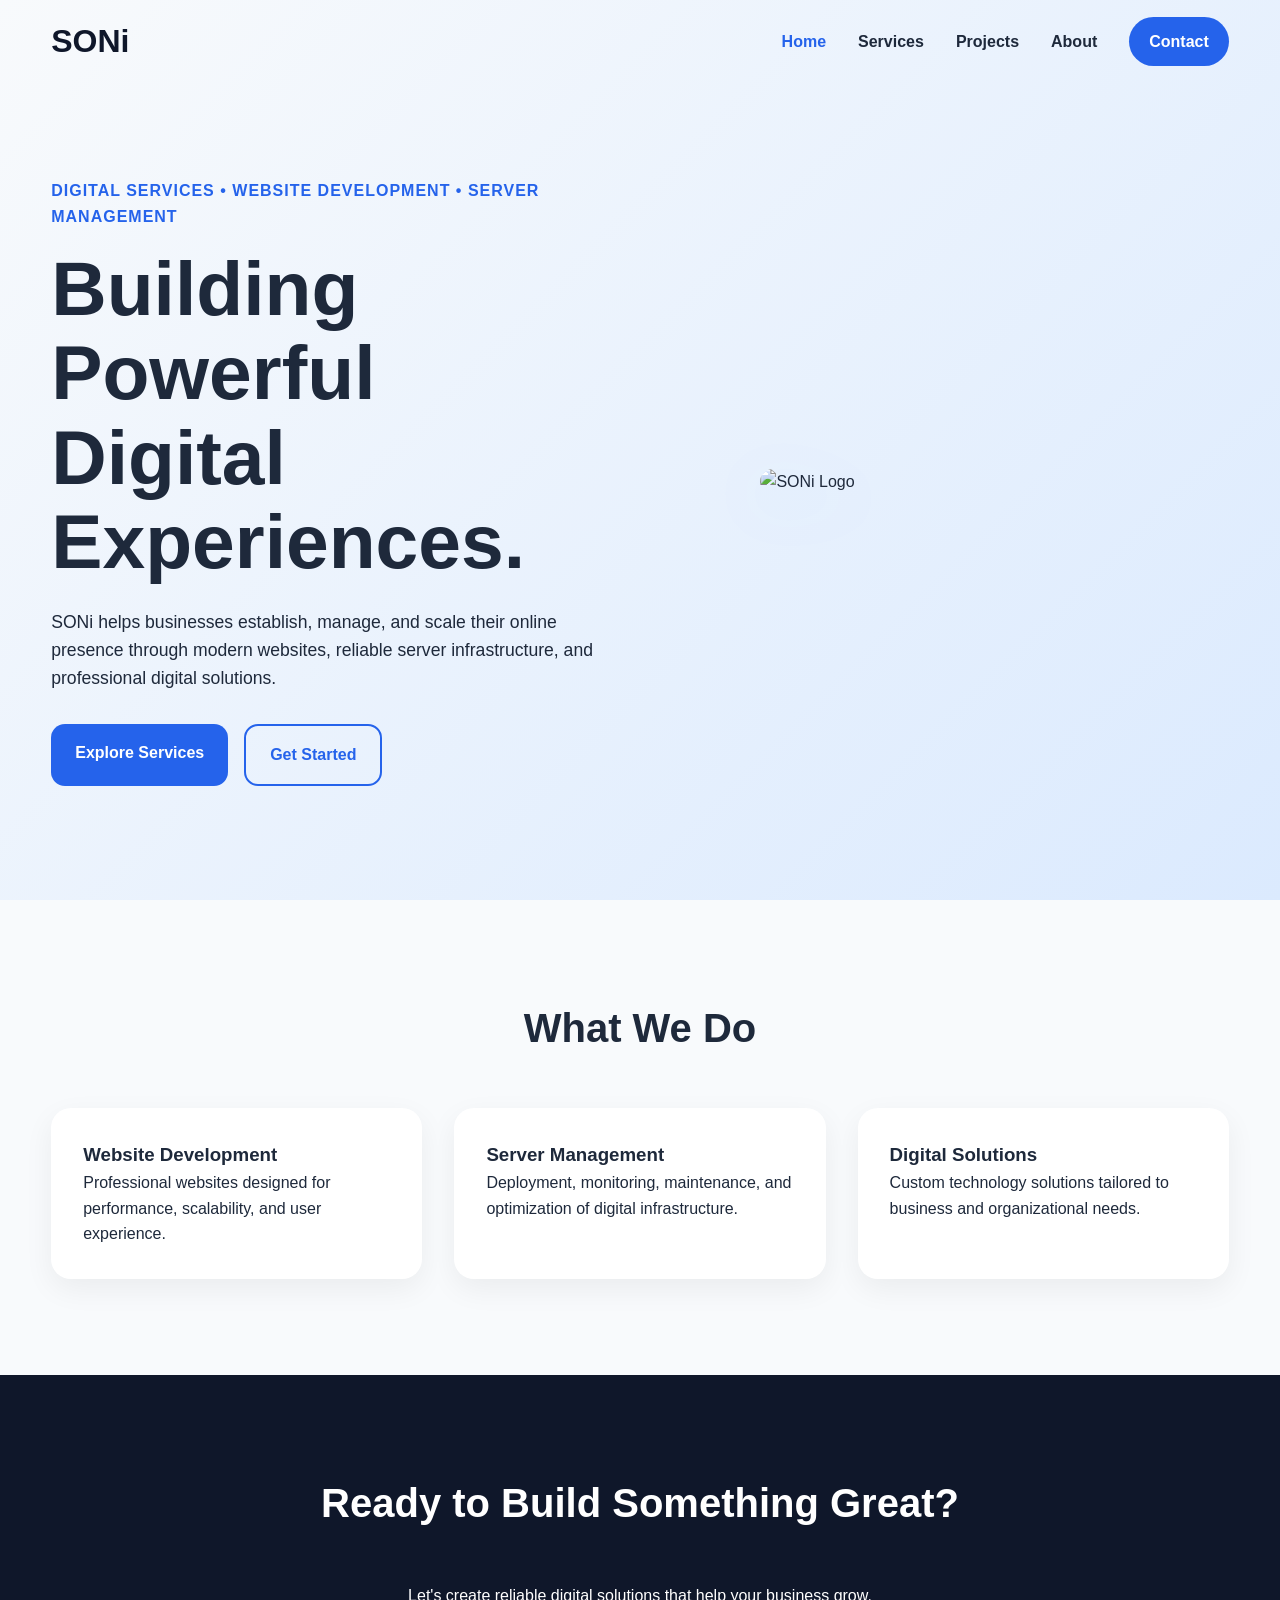
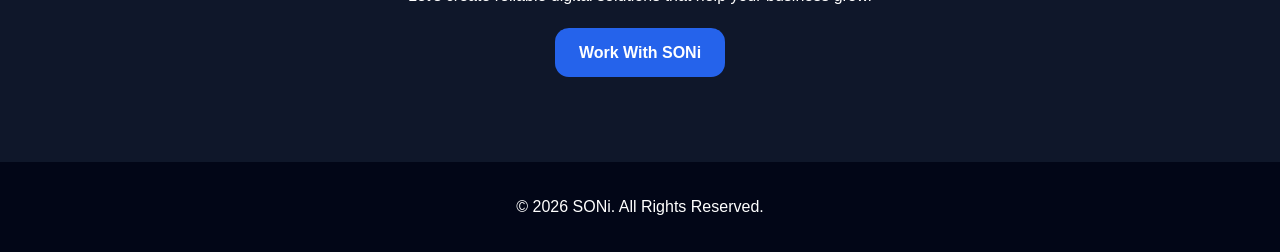
==== index.html @ 584e1e8d "Initial website upload" ====
<!DOCTYPE html>
<html lang="en">
<head>
    <meta charset="UTF-8">
    <meta name="viewport" content="width=device-width, initial-scale=1.0">
    <title>SONi | Digital Services</title>
    <meta name="description" content="SONi provides professional digital services including website development, server management, and digital infrastructure solutions.">
    <link rel="stylesheet" href="style.css">
</head>
<body>
    <header class="navbar" id="navbar">
        <div class="container nav-container">
            <a href="index.html" class="logo">SONi</a>

            <button class="nav-toggle" id="navToggle" aria-label="Toggle Menu">
                <span></span>
                <span></span>
                <span></span>
            </button>

            <nav class="nav-menu" id="navMenu">
                <a href="index.html" class="nav-link active">Home</a>
                <a href="services.html" class="nav-link">Services</a>
                <a href="projects.html" class="nav-link">Projects</a>
                <a href="about.html" class="nav-link">About</a>
                <a href="contact.html" class="nav-link nav-cta">Contact</a>
            </nav>
        </div>
    </header>

    <main>
        <section class="hero">
            <div class="container hero-content">
                <div class="hero-text">
                    <p class="hero-tag">DIGITAL SERVICES • WEBSITE DEVELOPMENT • SERVER MANAGEMENT</p>
                    <h1>Building Powerful Digital Experiences.</h1>
                    <p class="hero-description">
                        SONi helps businesses establish, manage, and scale their online presence through modern websites, reliable server infrastructure, and professional digital solutions.
                    </p>
                    <div class="hero-buttons">
                        <a href="services.html" class="btn btn-primary">Explore Services</a>
                        <a href="contact.html" class="btn btn-secondary">Get Started</a>
                    </div>
                </div>

                <div class="hero-visual">
                    <img src="assets/images/SONi.png" alt="SONi Logo" class="hero-logo">
                </div>
            </div>
        </section>

        <section class="services-preview">
            <div class="container">
                <h2>What We Do</h2>
                <div class="service-grid">
                    <article class="service-card">
                        <h3>Website Development</h3>
                        <p>Professional websites designed for performance, scalability, and user experience.</p>
                    </article>

                    <article class="service-card">
                        <h3>Server Management</h3>
                        <p>Deployment, monitoring, maintenance, and optimization of digital infrastructure.</p>
                    </article>

                    <article class="service-card">
                        <h3>Digital Solutions</h3>
                        <p>Custom technology solutions tailored to business and organizational needs.</p>
                    </article>
                </div>
            </div>
        </section>

        <section class="cta-section">
            <div class="container">
                <h2>Ready to Build Something Great?</h2>
                <p>Let's create reliable digital solutions that help your business grow.</p>
                <a href="contact.html" class="btn btn-primary">Work With SONi</a>
            </div>
        </section>
    </main>

    <footer class="footer">
        <div class="container">
            <p>© 2026 SONi. All Rights Reserved.</p>
        </div>
    </footer>

    <script src="script.js"></script>
</body>
</html>
---- style.css ----
* {
    margin: 0;
    padding: 0;
    box-sizing: border-box;
}

:root {
    --primary: #2563eb;
    --secondary: #0f172a;
    --accent: #38bdf8;
    --light: #f8fafc;
    --text: #1e293b;
    --border: rgba(255,255,255,0.15);
}

html {
    scroll-behavior: smooth;
}

body {
    font-family: Inter, Arial, sans-serif;
    background: var(--light);
    color: var(--text);
    line-height: 1.6;
    overflow-x: hidden;
}

.container {
    width: min(1200px, 92%);
    margin: auto;
}

/* NAVBAR */
.navbar {
    position: fixed;
    top: 0;
    left: 0;
    width: 100%;
    z-index: 1000;
    padding: 1rem 0;
    transition: all 0.3s ease;
}

.navbar.scrolled {
    background: rgba(255,255,255,0.85);
    backdrop-filter: blur(16px);
    box-shadow: 0 10px 30px rgba(0,0,0,0.08);
}

.nav-container {
    display: flex;
    justify-content: space-between;
    align-items: center;
}

.logo {
    text-decoration: none;
    font-size: 2rem;
    font-weight: 800;
    color: var(--secondary);
}

.nav-menu {
    display: flex;
    gap: 2rem;
    align-items: center;
}

.nav-link {
    text-decoration: none;
    color: var(--text);
    font-weight: 600;
    transition: 0.3s;
}

.nav-link:hover,
.nav-link.active {
    color: var(--primary);
}

.nav-cta {
    background: var(--primary);
    color: white !important;
    padding: 0.75rem 1.25rem;
    border-radius: 999px;
}

.nav-toggle {
    display: none;
    flex-direction: column;
    gap: 5px;
    background: transparent;
    border: none;
    cursor: pointer;
}

.nav-toggle span {
    width: 25px;
    height: 3px;
    background: var(--secondary);
}

/* HERO */
.hero {
    min-height: 100vh;
    display: flex;
    align-items: center;
    background: linear-gradient(135deg, #f8fafc, #dbeafe);
    padding: 8rem 0 4rem;
}

.hero-content {
    display: grid;
    grid-template-columns: 1fr 1fr;
    gap: 4rem;
    align-items: center;
}

.hero-tag {
    color: var(--primary);
    font-weight: 700;
    letter-spacing: 1px;
    margin-bottom: 1rem;
}

.hero h1 {
    font-size: clamp(3rem, 6vw, 5rem);
    line-height: 1.1;
    margin-bottom: 1.5rem;
}

.hero-description {
    font-size: 1.1rem;
    margin-bottom: 2rem;
    max-width: 600px;
}

.hero-buttons {
    display: flex;
    gap: 1rem;
    flex-wrap: wrap;
}

.btn {
    text-decoration: none;
    padding: 1rem 1.5rem;
    border-radius: 14px;
    font-weight: 700;
    transition: 0.3s ease;
}

.btn-primary {
    background: var(--primary);
    color: white;
}

.btn-secondary {
    border: 2px solid var(--primary);
    color: var(--primary);
}

.btn:hover {
    transform: translateY(-4px);
}

.hero-visual {
    display: flex;
    justify-content: center;
    align-items: center;
}

.hero-logo {
    width: 100%;
    max-width: 380px;
    height: auto;
    object-fit: contain;
    border-radius: 24px;
    filter: drop-shadow(0 15px 30px rgba(37,99,235,0.15));
}

/* SERVICES */
.services-preview,
.cta-section {
    padding: 6rem 0;
}

.services-preview h2,
.cta-section h2 {
    text-align: center;
    font-size: 2.5rem;
    margin-bottom: 3rem;
}

.service-grid {
    display: grid;
    grid-template-columns: repeat(auto-fit, minmax(280px, 1fr));
    gap: 2rem;
}

.service-card {
    background: white;
    padding: 2rem;
    border-radius: 20px;
    box-shadow: 0 10px 30px rgba(0,0,0,0.06);
    transition: all 0.3s ease;
}

.service-card:hover {
    transform: translateY(-8px);
}

.cta-section {
    text-align: center;
    background: var(--secondary);
    color: white;
}

.cta-section p {
    margin-bottom: 2rem;
}

.footer {
    background: #020617;
    color: white;
    text-align: center;
    padding: 2rem;
}

/* ANIMATIONS */
.hidden {
    opacity: 0;
    transform: translateY(50px);
    transition: all 0.8s ease;
}

.show {
    opacity: 1;
    transform: translateY(0);
}

body.loaded .hero-text,
body.loaded .hero-visual {
    animation: fadeUp 1s ease forwards;
}

@keyframes fadeUp {
    from {
        opacity: 0;
        transform: translateY(40px);
    }
    to {
        opacity: 1;
        transform: translateY(0);
    }
}

/* MOBILE */
@media (max-width: 900px) {
    .hero-content {
        grid-template-columns: 1fr;
        text-align: center;
    }

    .hero-buttons {
        justify-content: center;
    }

    .nav-toggle {
        display: flex;
    }

    .nav-menu {
        position: absolute;
        top: 100%;
        left: 0;
        width: 100%;
        background: white;
        flex-direction: column;
        padding: 1.5rem;
        display: none;
        box-shadow: 0 10px 30px rgba(0,0,0,0.08);
    }

    .nav-menu.active {
        display: flex;
    }
    
    .hero h1 {
        font-size: 3rem;
    }
}
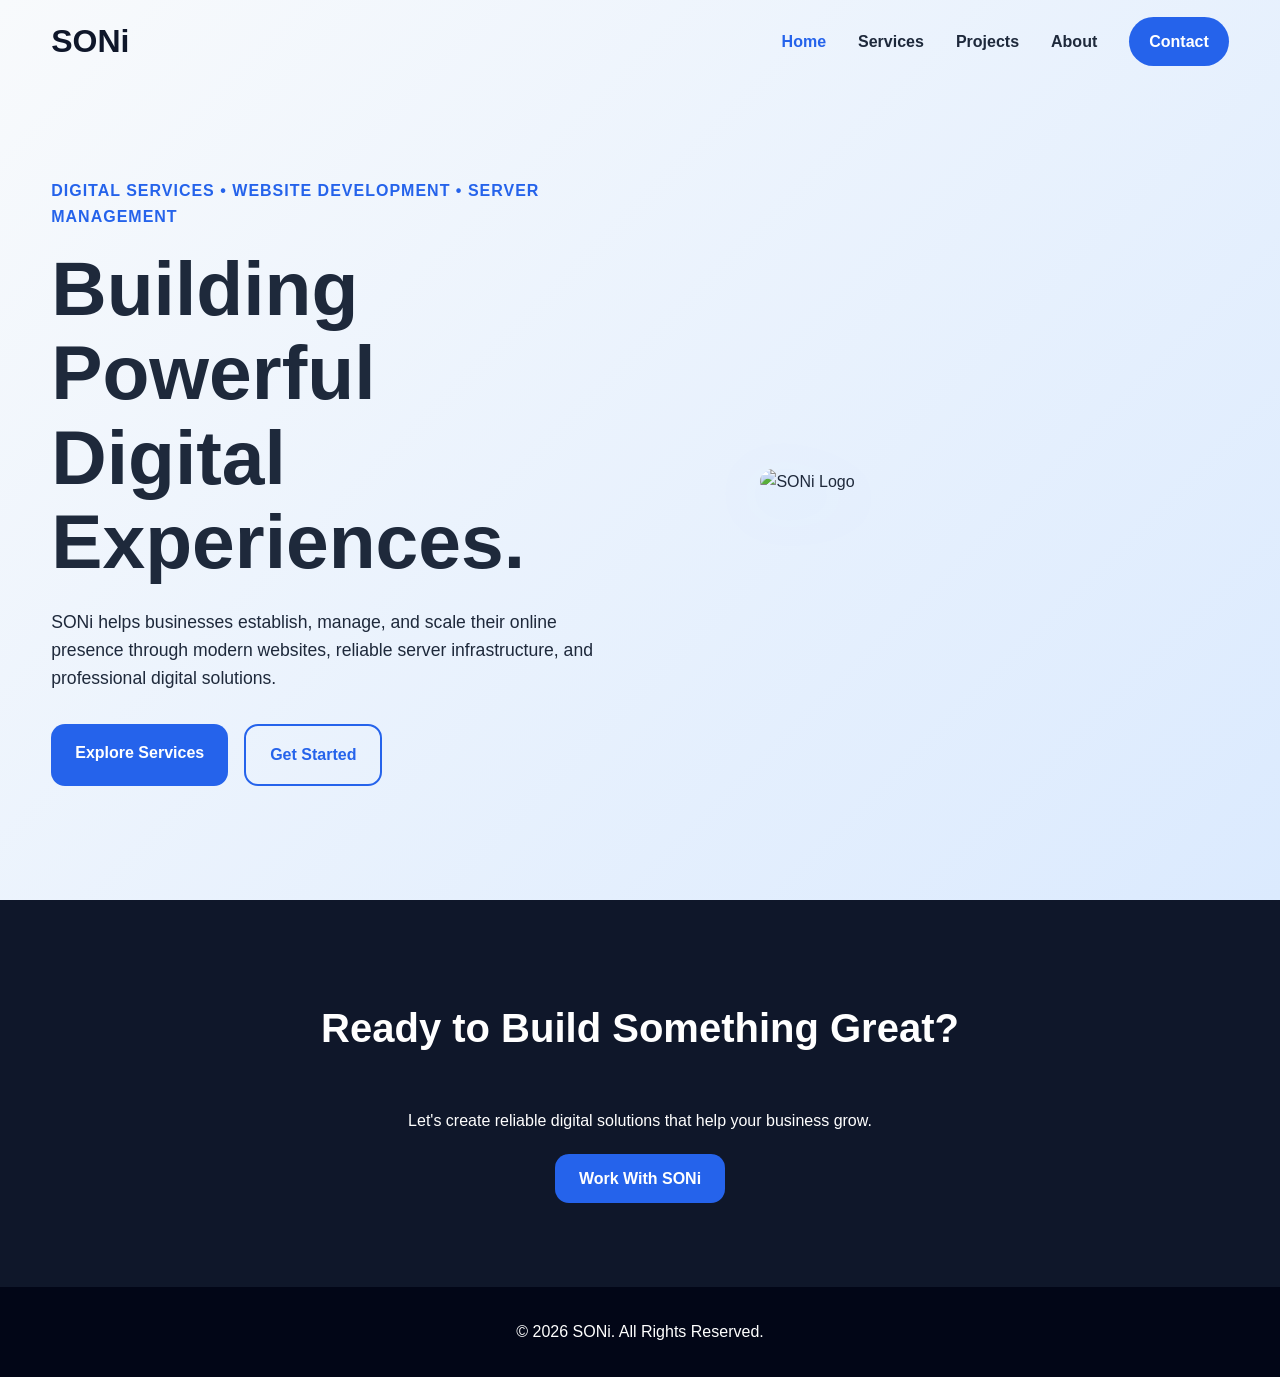
==== commit 16e620cd: "removed waht we do" ====
--- a/index.html
+++ b/index.html
@@ -49,28 +49,6 @@
             </div>
         </section>
 
-        <section class="services-preview">
-            <div class="container">
-                <h2>What We Do</h2>
-                <div class="service-grid">
-                    <article class="service-card">
-                        <h3>Website Development</h3>
-                        <p>Professional websites designed for performance, scalability, and user experience.</p>
-                    </article>
-
-                    <article class="service-card">
-                        <h3>Server Management</h3>
-                        <p>Deployment, monitoring, maintenance, and optimization of digital infrastructure.</p>
-                    </article>
-
-                    <article class="service-card">
-                        <h3>Digital Solutions</h3>
-                        <p>Custom technology solutions tailored to business and organizational needs.</p>
-                    </article>
-                </div>
-            </div>
-        </section>
-
         <section class="cta-section">
             <div class="container">
                 <h2>Ready to Build Something Great?</h2>
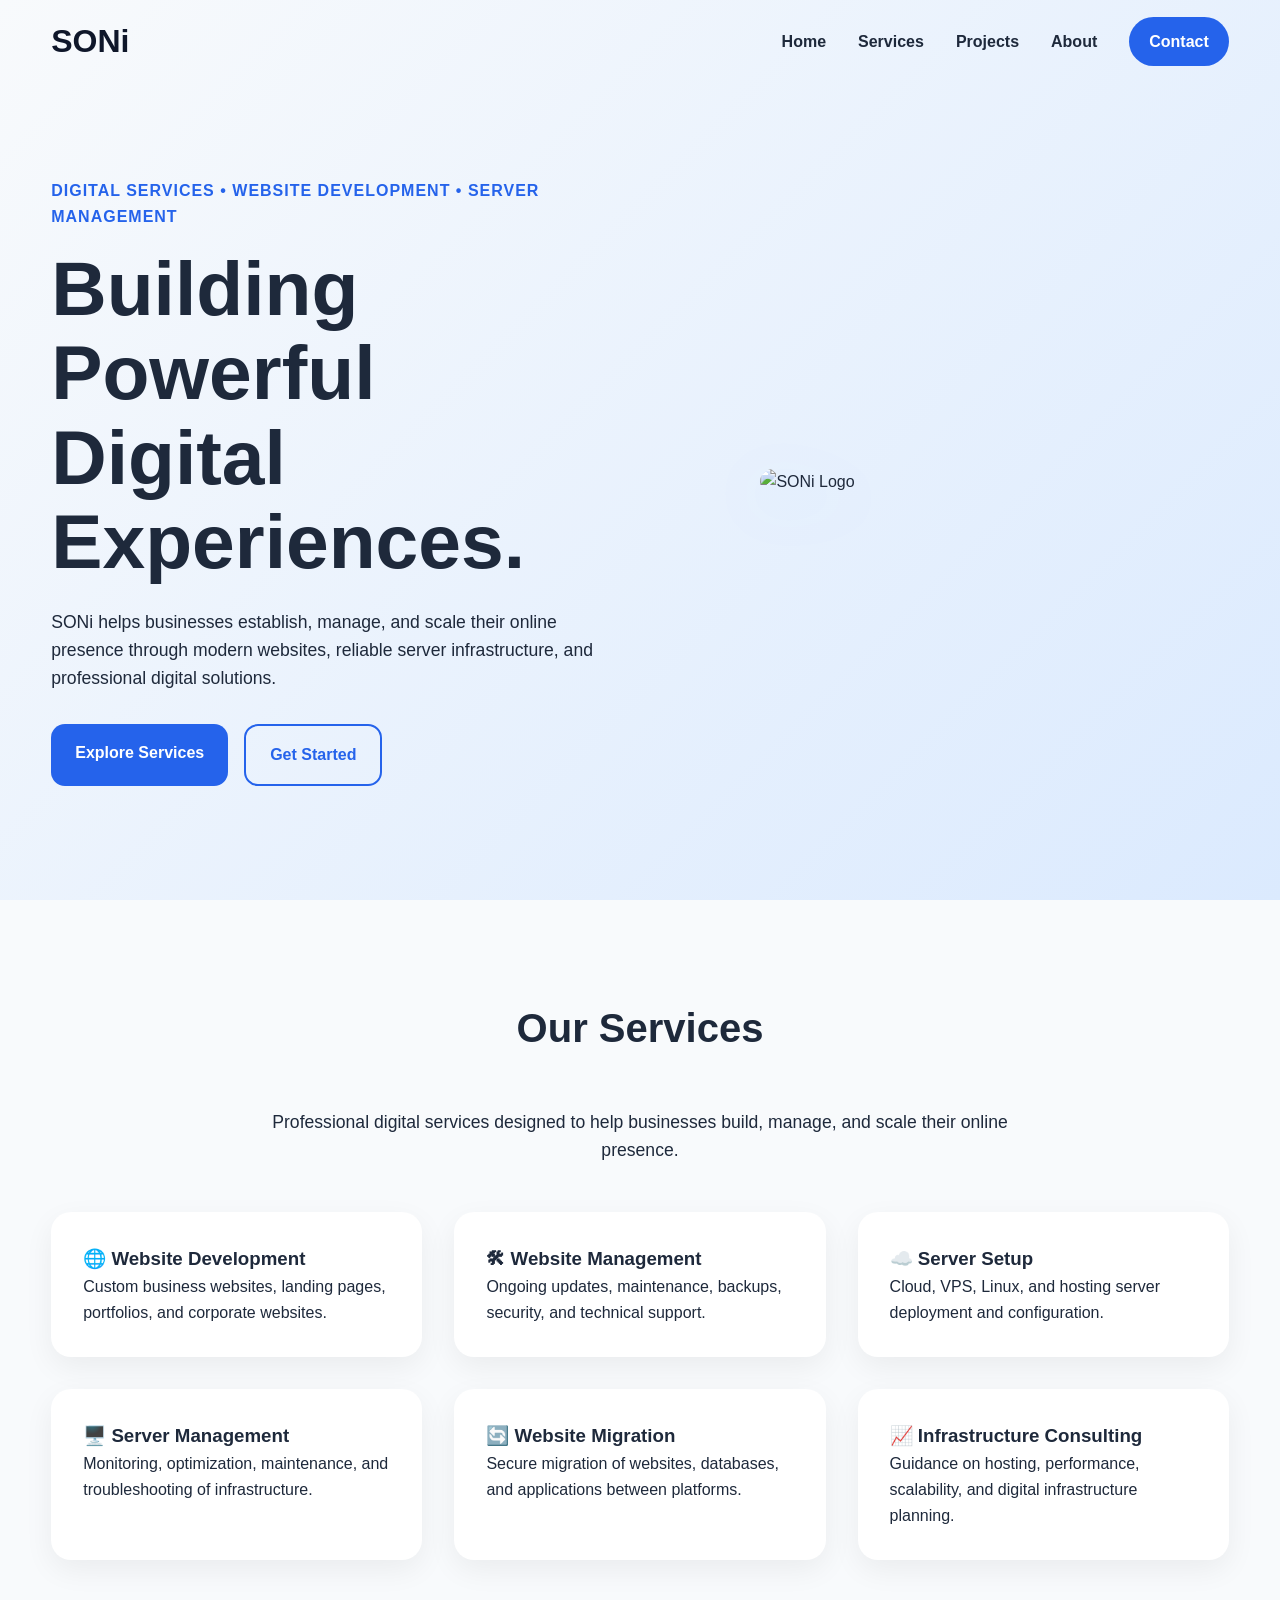
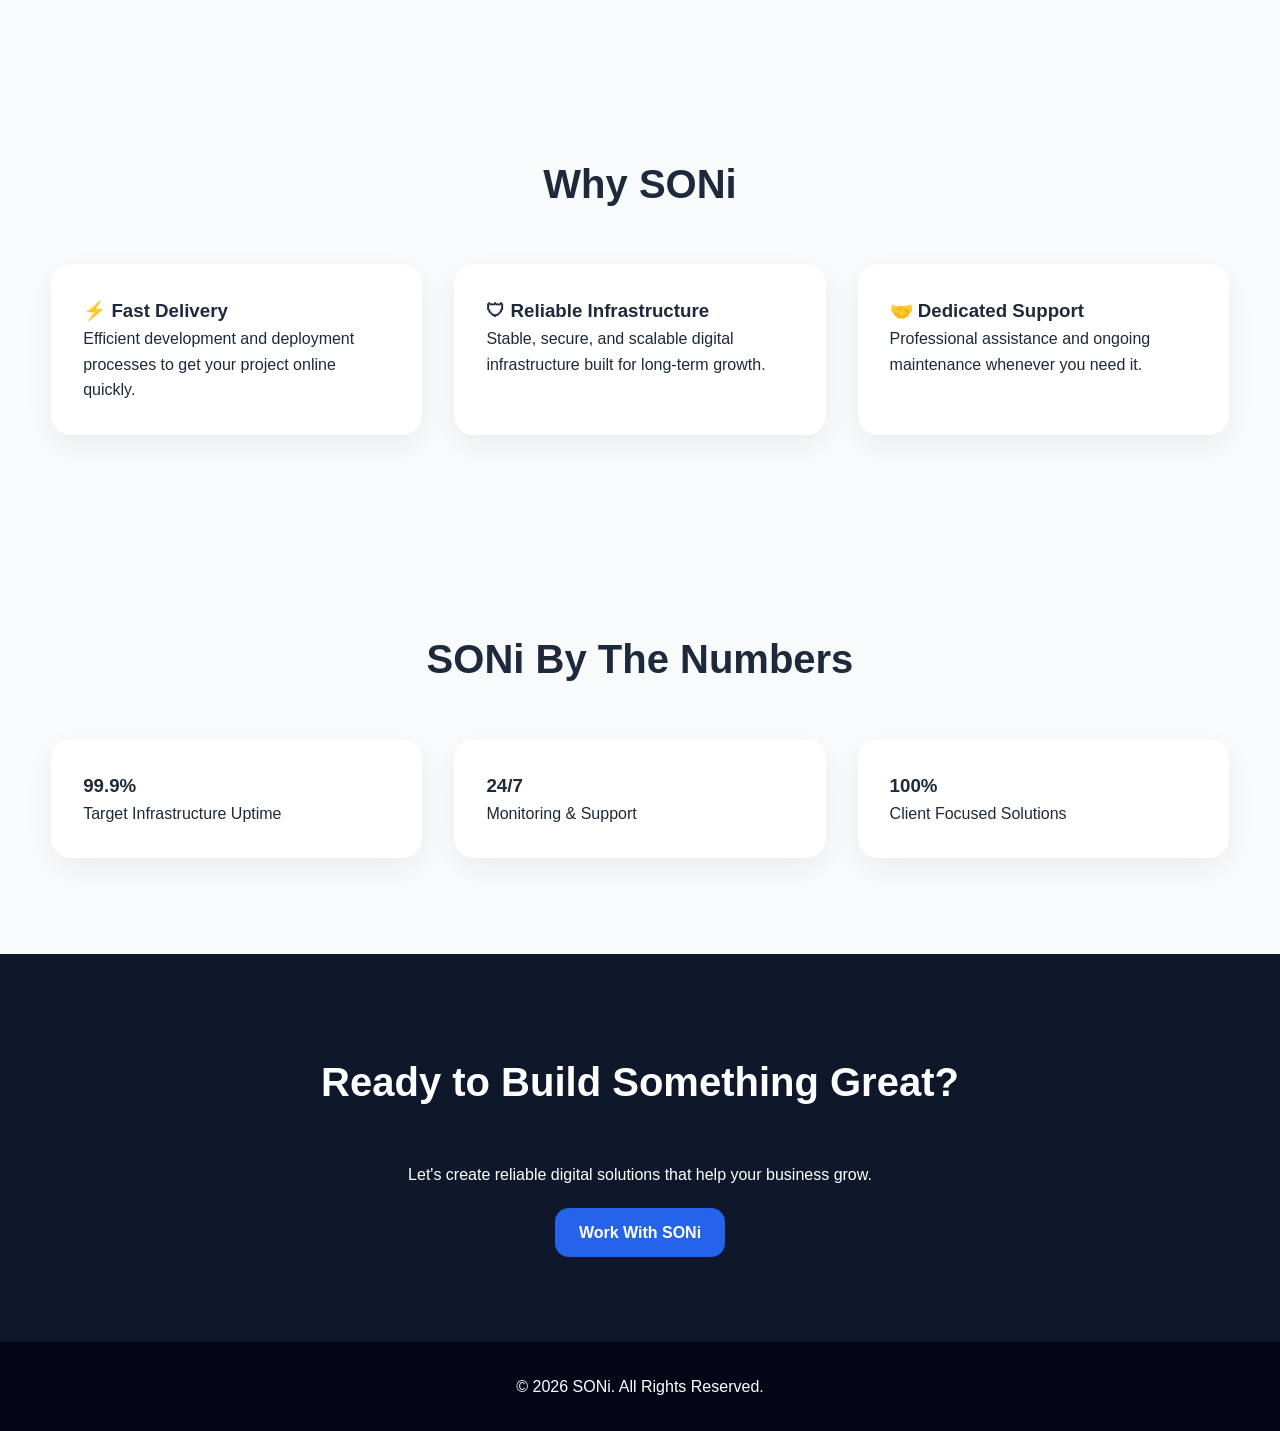
==== commit de2b2702: "service nav bar" ====
--- a/index.html
+++ b/index.html
@@ -19,8 +19,8 @@
             </button>
 
             <nav class="nav-menu" id="navMenu">
-                <a href="index.html" class="nav-link active">Home</a>
-                <a href="services.html" class="nav-link">Services</a>
+                <a href="index.html" class="nav-link">Home</a>
+                <a href="#services" class="nav-link">Services</a>
                 <a href="projects.html" class="nav-link">Projects</a>
                 <a href="about.html" class="nav-link">About</a>
                 <a href="contact.html" class="nav-link nav-cta">Contact</a>
@@ -38,7 +38,7 @@
                         SONi helps businesses establish, manage, and scale their online presence through modern websites, reliable server infrastructure, and professional digital solutions.
                     </p>
                     <div class="hero-buttons">
-                        <a href="services.html" class="btn btn-primary">Explore Services</a>
+                        <a href="#services" class="btn btn-primary">Explore Services</a>
                         <a href="contact.html" class="btn btn-secondary">Get Started</a>
                     </div>
                 </div>
@@ -49,13 +49,100 @@
             </div>
         </section>
 
-        <section class="cta-section">
+        <section id="services" class="services-preview">
             <div class="container">
-                <h2>Ready to Build Something Great?</h2>
-                <p>Let's create reliable digital solutions that help your business grow.</p>
-                <a href="contact.html" class="btn btn-primary">Work With SONi</a>
+                <h2>Our Services</h2>
+                <p class="hero-description" style="text-align:center; max-width:800px; margin:0 auto 3rem;">
+                    Professional digital services designed to help businesses build, manage, and scale their online presence.
+                </p>
+
+                <div class="service-grid">
+                    <article class="service-card">
+                        <h3>🌐 Website Development</h3>
+                        <p>Custom business websites, landing pages, portfolios, and corporate websites.</p>
+                    </article>
+
+                    <article class="service-card">
+                        <h3>🛠 Website Management</h3>
+                        <p>Ongoing updates, maintenance, backups, security, and technical support.</p>
+                    </article>
+
+                    <article class="service-card">
+                        <h3>☁️ Server Setup</h3>
+                        <p>Cloud, VPS, Linux, and hosting server deployment and configuration.</p>
+                    </article>
+
+                    <article class="service-card">
+                        <h3>🖥️ Server Management</h3>
+                        <p>Monitoring, optimization, maintenance, and troubleshooting of infrastructure.</p>
+                    </article>
+
+                    <article class="service-card">
+                        <h3>🔄 Website Migration</h3>
+                        <p>Secure migration of websites, databases, and applications between platforms.</p>
+                    </article>
+
+                    <article class="service-card">
+                        <h3>📈 Infrastructure Consulting</h3>
+                        <p>Guidance on hosting, performance, scalability, and digital infrastructure planning.</p>
+                    </article>
+                </div>
             </div>
         </section>
+
+        <section class="services-preview">
+    <div class="container">
+        <h2>Why SONi</h2>
+
+        <div class="service-grid">
+            <article class="service-card">
+                <h3>⚡ Fast Delivery</h3>
+                <p>Efficient development and deployment processes to get your project online quickly.</p>
+            </article>
+
+            <article class="service-card">
+                <h3>🛡 Reliable Infrastructure</h3>
+                <p>Stable, secure, and scalable digital infrastructure built for long-term growth.</p>
+            </article>
+
+            <article class="service-card">
+                <h3>🤝 Dedicated Support</h3>
+                <p>Professional assistance and ongoing maintenance whenever you need it.</p>
+            </article>
+        </div>
+    </div>
+</section>
+
+<section class="services-preview">
+    <div class="container">
+        <h2>SONi By The Numbers</h2>
+
+        <div class="service-grid">
+            <article class="service-card">
+                <h3>99.9%</h3>
+                <p>Target Infrastructure Uptime</p>
+            </article>
+
+            <article class="service-card">
+                <h3>24/7</h3>
+                <p>Monitoring & Support</p>
+            </article>
+
+            <article class="service-card">
+                <h3>100%</h3>
+                <p>Client Focused Solutions</p>
+            </article>
+        </div>
+    </div>
+</section>
+
+<section class="cta-section">
+    <div class="container">
+        <h2>Ready to Build Something Great?</h2>
+        <p>Let's create reliable digital solutions that help your business grow.</p>
+        <a href="contact.html" class="btn btn-primary">Work With SONi</a>
+    </div>
+</section>
     </main>
 
     <footer class="footer">
--- a/style.css
+++ b/style.css
@@ -71,11 +71,30 @@
     color: var(--text);
     font-weight: 600;
     transition: 0.3s;
+    position: relative;
 }
 
 .nav-link:hover,
 .nav-link.active {
     color: var(--primary);
+}
+
+.nav-link.active {
+    color: var(--primary) !important;
+    font-weight: 700;
+}
+
+.nav-link.active::after {
+    content: '';
+    position: absolute;
+    left: 50%;
+    transform: translateX(-50%);
+    bottom: -10px;
+    width: 24px;
+    height: 4px;
+    background: var(--primary);
+    border-radius: 999px;
+    box-shadow: 0 0 12px rgba(37,99,235,0.4);
 }
 
 .nav-cta {
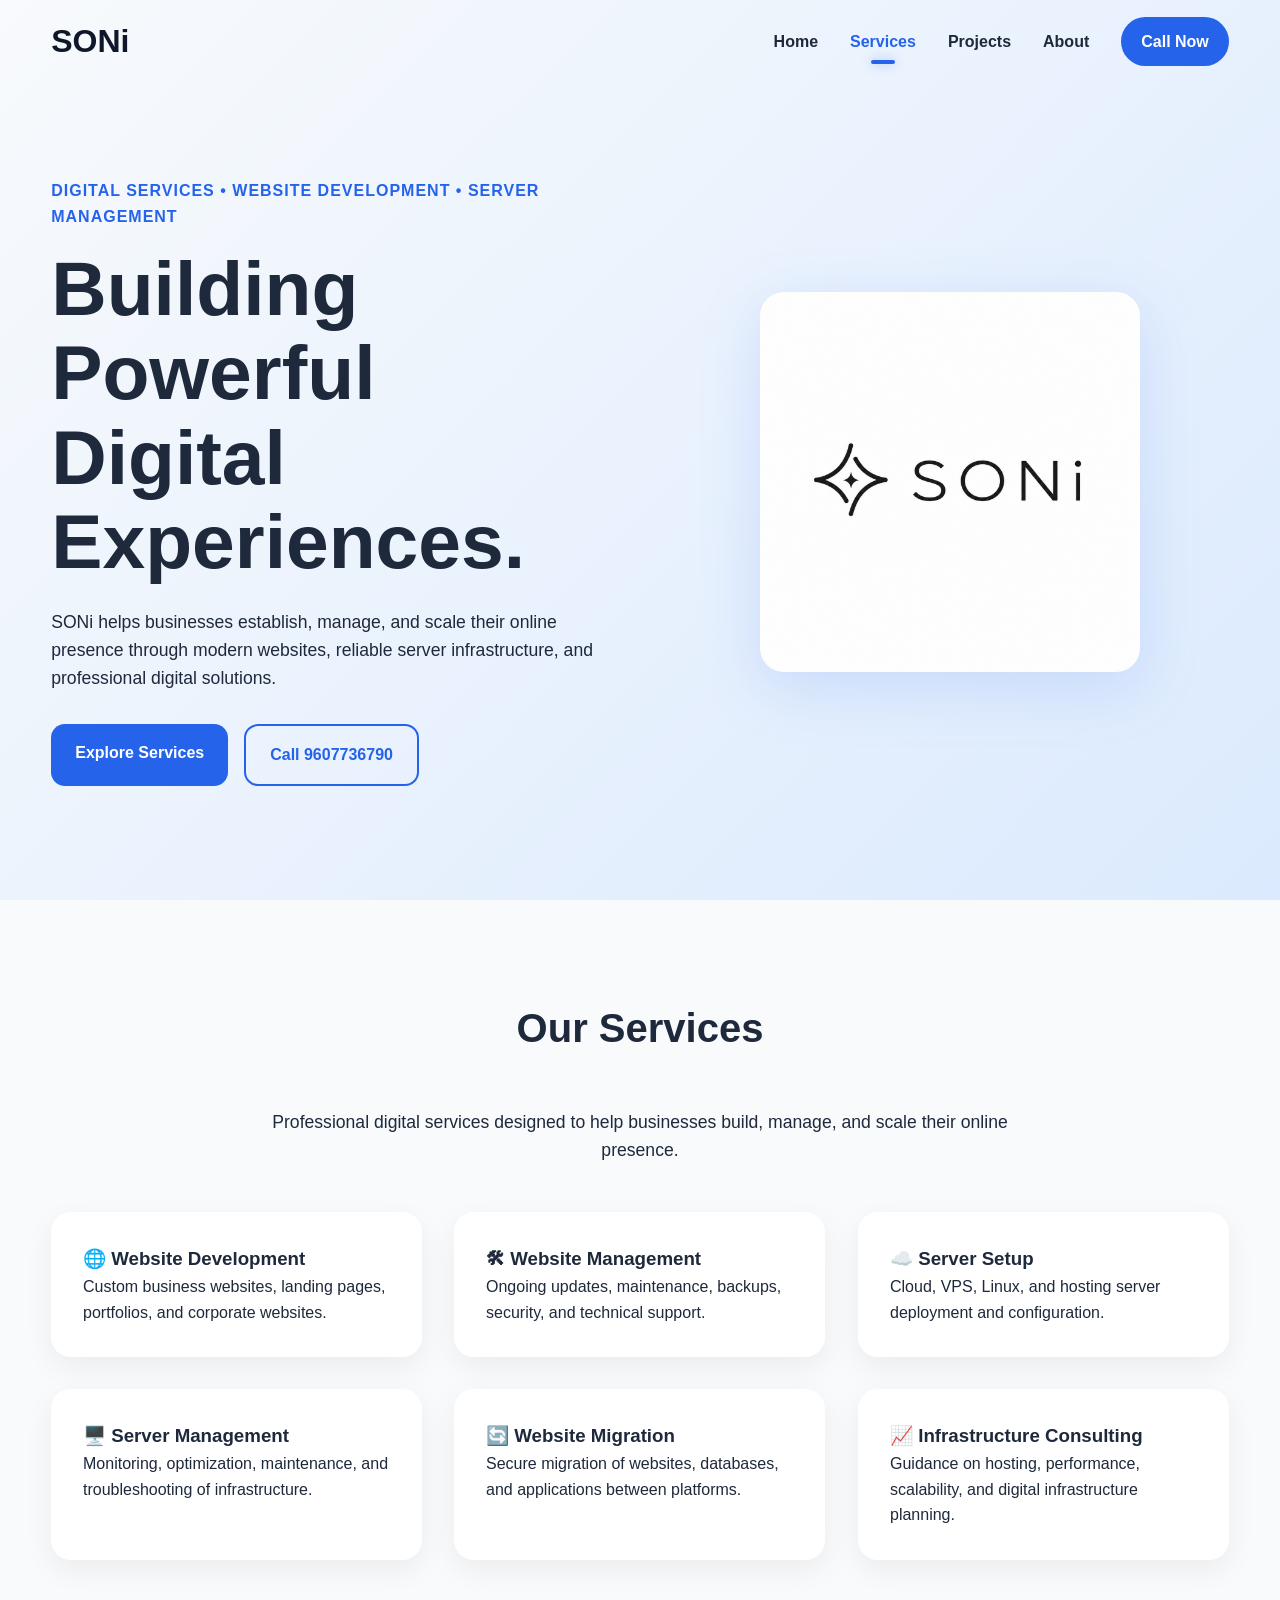
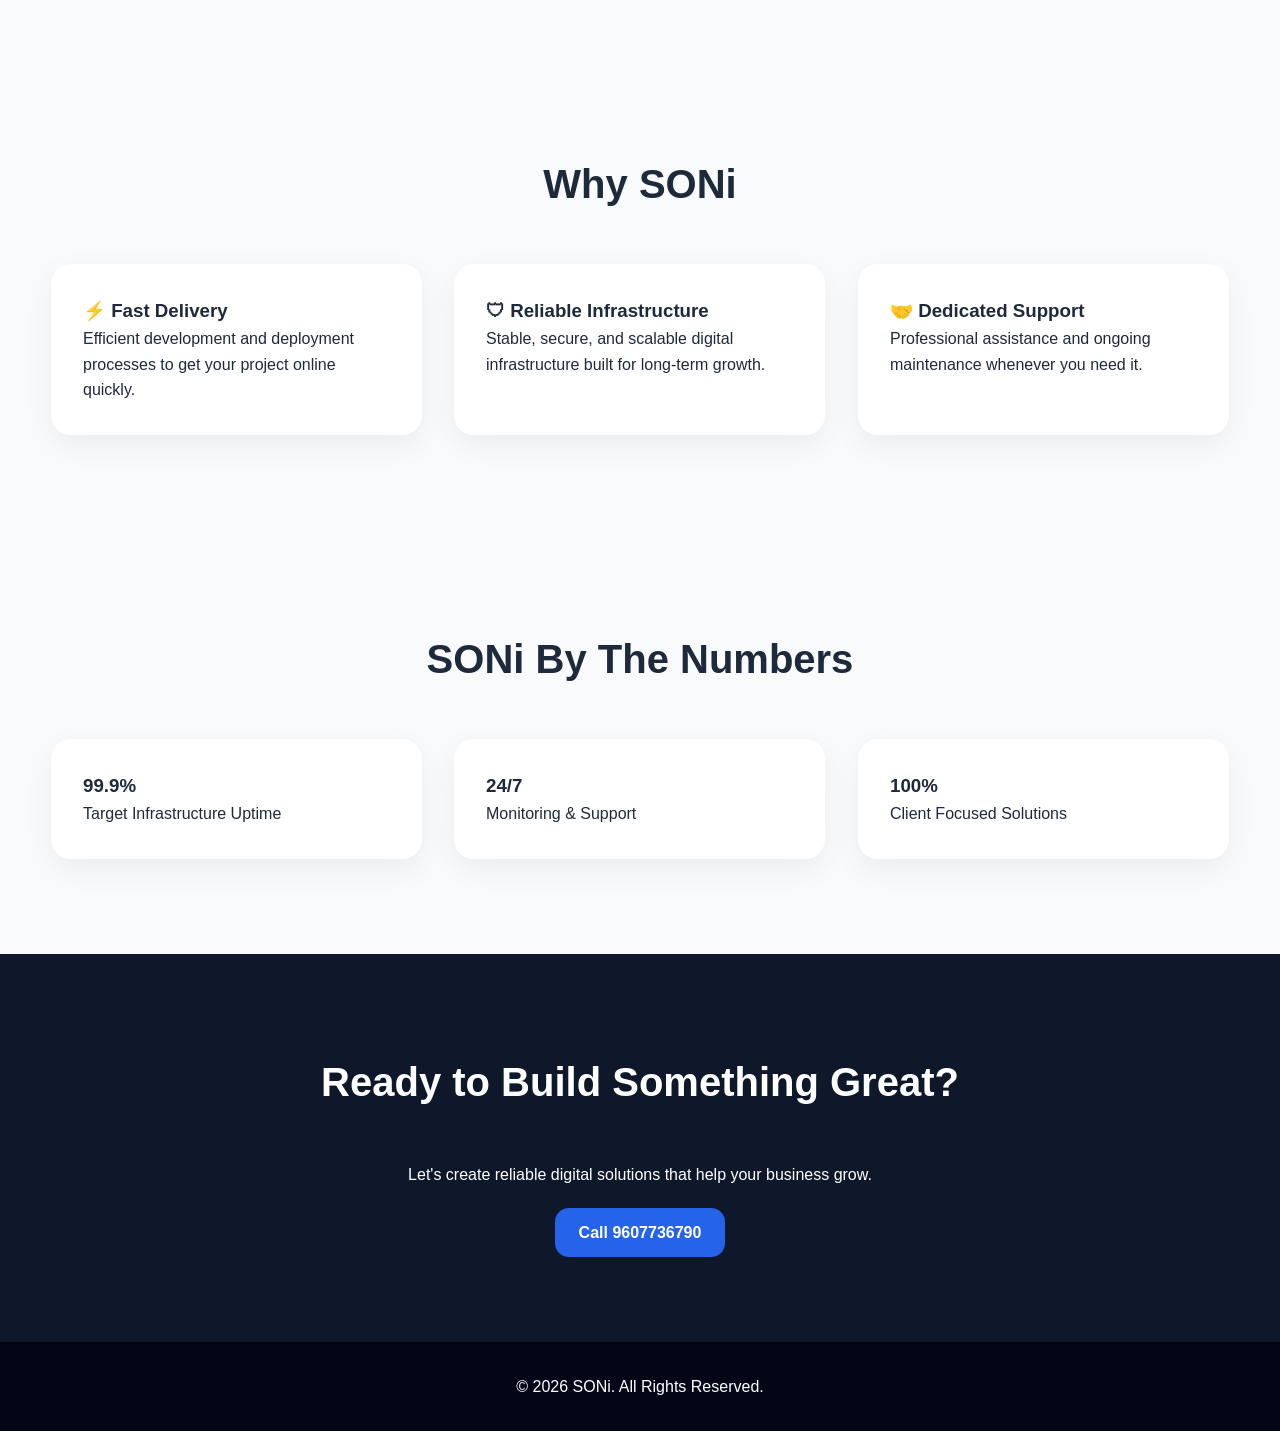
==== commit 41eff58d: "final base" ====
--- a/index.html
+++ b/index.html
@@ -23,7 +23,7 @@
                 <a href="#services" class="nav-link">Services</a>
                 <a href="projects.html" class="nav-link">Projects</a>
                 <a href="about.html" class="nav-link">About</a>
-                <a href="contact.html" class="nav-link nav-cta">Contact</a>
+                <a href="tel:+919607736790" class="nav-link nav-cta">Call Now</a>
             </nav>
         </div>
     </header>
@@ -39,12 +39,12 @@
                     </p>
                     <div class="hero-buttons">
                         <a href="#services" class="btn btn-primary">Explore Services</a>
-                        <a href="contact.html" class="btn btn-secondary">Get Started</a>
+                        <a href="tel:+919607736790" class="btn btn-secondary">Call 9607736790</a>
                     </div>
                 </div>
 
                 <div class="hero-visual">
-                    <img src="assets/images/SONi.png" alt="SONi Logo" class="hero-logo">
+                    <img src="assets/Images/SONi.png" alt="SONi Logo" class="hero-logo">
                 </div>
             </div>
         </section>
@@ -140,7 +140,7 @@
     <div class="container">
         <h2>Ready to Build Something Great?</h2>
         <p>Let's create reliable digital solutions that help your business grow.</p>
-        <a href="contact.html" class="btn btn-primary">Work With SONi</a>
+        <a href="tel:+919607736790" class="btn btn-primary">Call 9607736790</a>
     </div>
 </section>
     </main>
@@ -151,6 +151,6 @@
         </div>
     </footer>
 
-    <script src="script.js"></script>
+    <script src="script.js" defer></script>
 </body>
 </html>
--- a/style.css
+++ b/style.css
@@ -23,6 +23,10 @@
     color: var(--text);
     line-height: 1.6;
     overflow-x: hidden;
+}
+
+body.menu-open {
+    overflow: hidden;
 }
 
 .container {
@@ -38,13 +42,17 @@
     width: 100%;
     z-index: 1000;
     padding: 1rem 0;
-    transition: all 0.3s ease;
+    background: rgba(255,255,255,0);
+    backdrop-filter: blur(0);
+    -webkit-backdrop-filter: blur(0);
+    transition: background 0.35s ease, backdrop-filter 0.35s ease, box-shadow 0.35s ease, padding 0.35s ease;
 }
 
 .navbar.scrolled {
-    background: rgba(255,255,255,0.85);
-    backdrop-filter: blur(16px);
-    box-shadow: 0 10px 30px rgba(0,0,0,0.08);
+    background: rgba(255, 255, 255, 0.98);
+    backdrop-filter: blur(14px);
+    -webkit-backdrop-filter: blur(14px);
+    box-shadow: 0 8px 24px rgba(0, 0, 0, 0.08);
 }
 
 .nav-container {
@@ -165,7 +173,7 @@
     padding: 1rem 1.5rem;
     border-radius: 14px;
     font-weight: 700;
-    transition: 0.3s ease;
+    transition: transform 0.25s ease, box-shadow 0.25s ease, background-color 0.25s ease;
 }
 
 .btn-primary {
@@ -180,6 +188,7 @@
 
 .btn:hover {
     transform: translateY(-4px);
+    box-shadow: 0 12px 24px rgba(37,99,235,0.18);
 }
 
 .hero-visual {
@@ -221,11 +230,13 @@
     padding: 2rem;
     border-radius: 20px;
     box-shadow: 0 10px 30px rgba(0,0,0,0.06);
-    transition: all 0.3s ease;
+    transition: transform 0.35s ease, box-shadow 0.35s ease;
+    will-change: transform;
 }
 
 .service-card:hover {
     transform: translateY(-8px);
+    box-shadow: 0 15px 35px rgba(0,0,0,0.08);
 }
 
 .cta-section {
@@ -249,7 +260,7 @@
 .hidden {
     opacity: 0;
     transform: translateY(50px);
-    transition: all 0.8s ease;
+    transition: opacity 0.8s ease, transform 0.8s cubic-bezier(0.22, 1, 0.36, 1);
 }
 
 .show {
@@ -278,6 +289,7 @@
     .hero-content {
         grid-template-columns: 1fr;
         text-align: center;
+        gap: 2rem;
     }
 
     .hero-buttons {
@@ -298,6 +310,7 @@
         padding: 1.5rem;
         display: none;
         box-shadow: 0 10px 30px rgba(0,0,0,0.08);
+        z-index: 1001;
     }
 
     .nav-menu.active {
@@ -307,4 +320,22 @@
     .hero h1 {
         font-size: 3rem;
     }
+
+    .hero {
+        min-height: auto;
+        padding: 7rem 0 3rem;
+    }
+
+    .hero-logo {
+        max-width: 260px;
+    }
+
+    .service-grid {
+        grid-template-columns: 1fr;
+    }
+
+    .btn {
+        width: 100%;
+        text-align: center;
+    }
 }
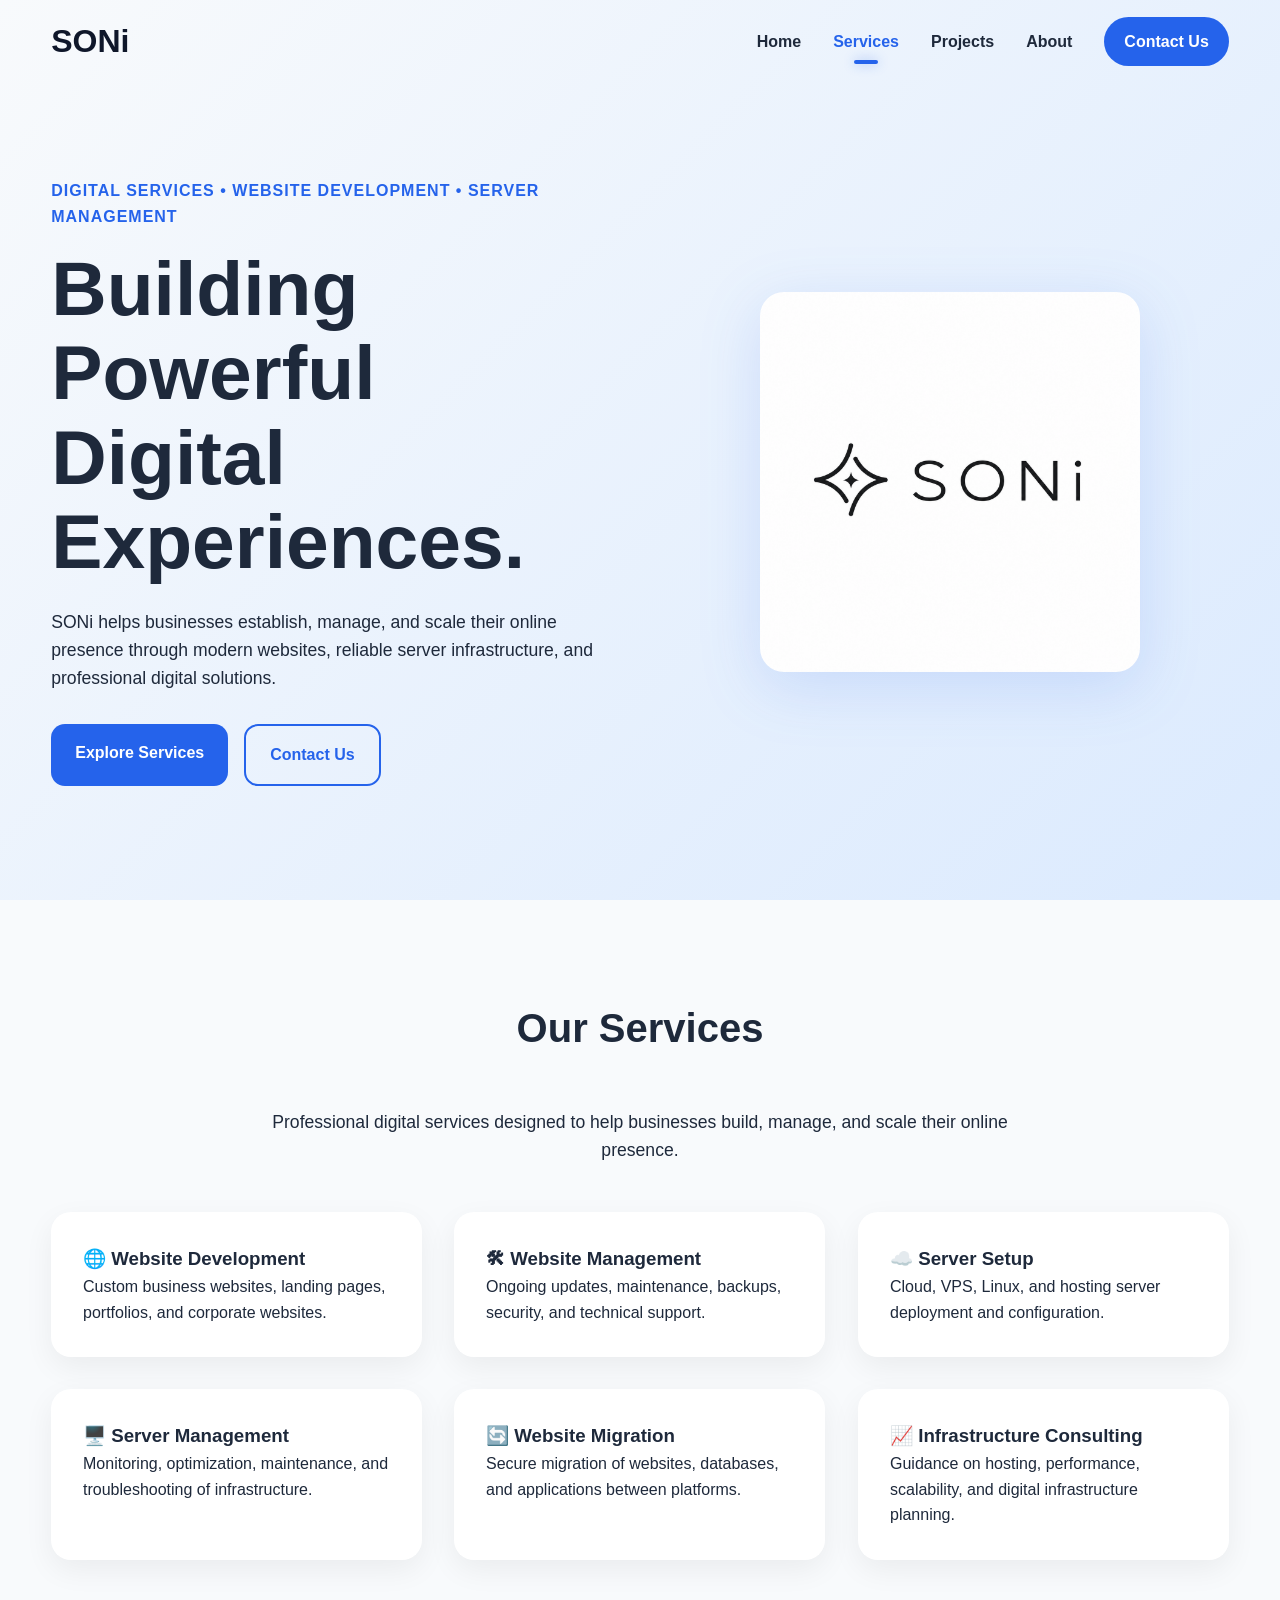
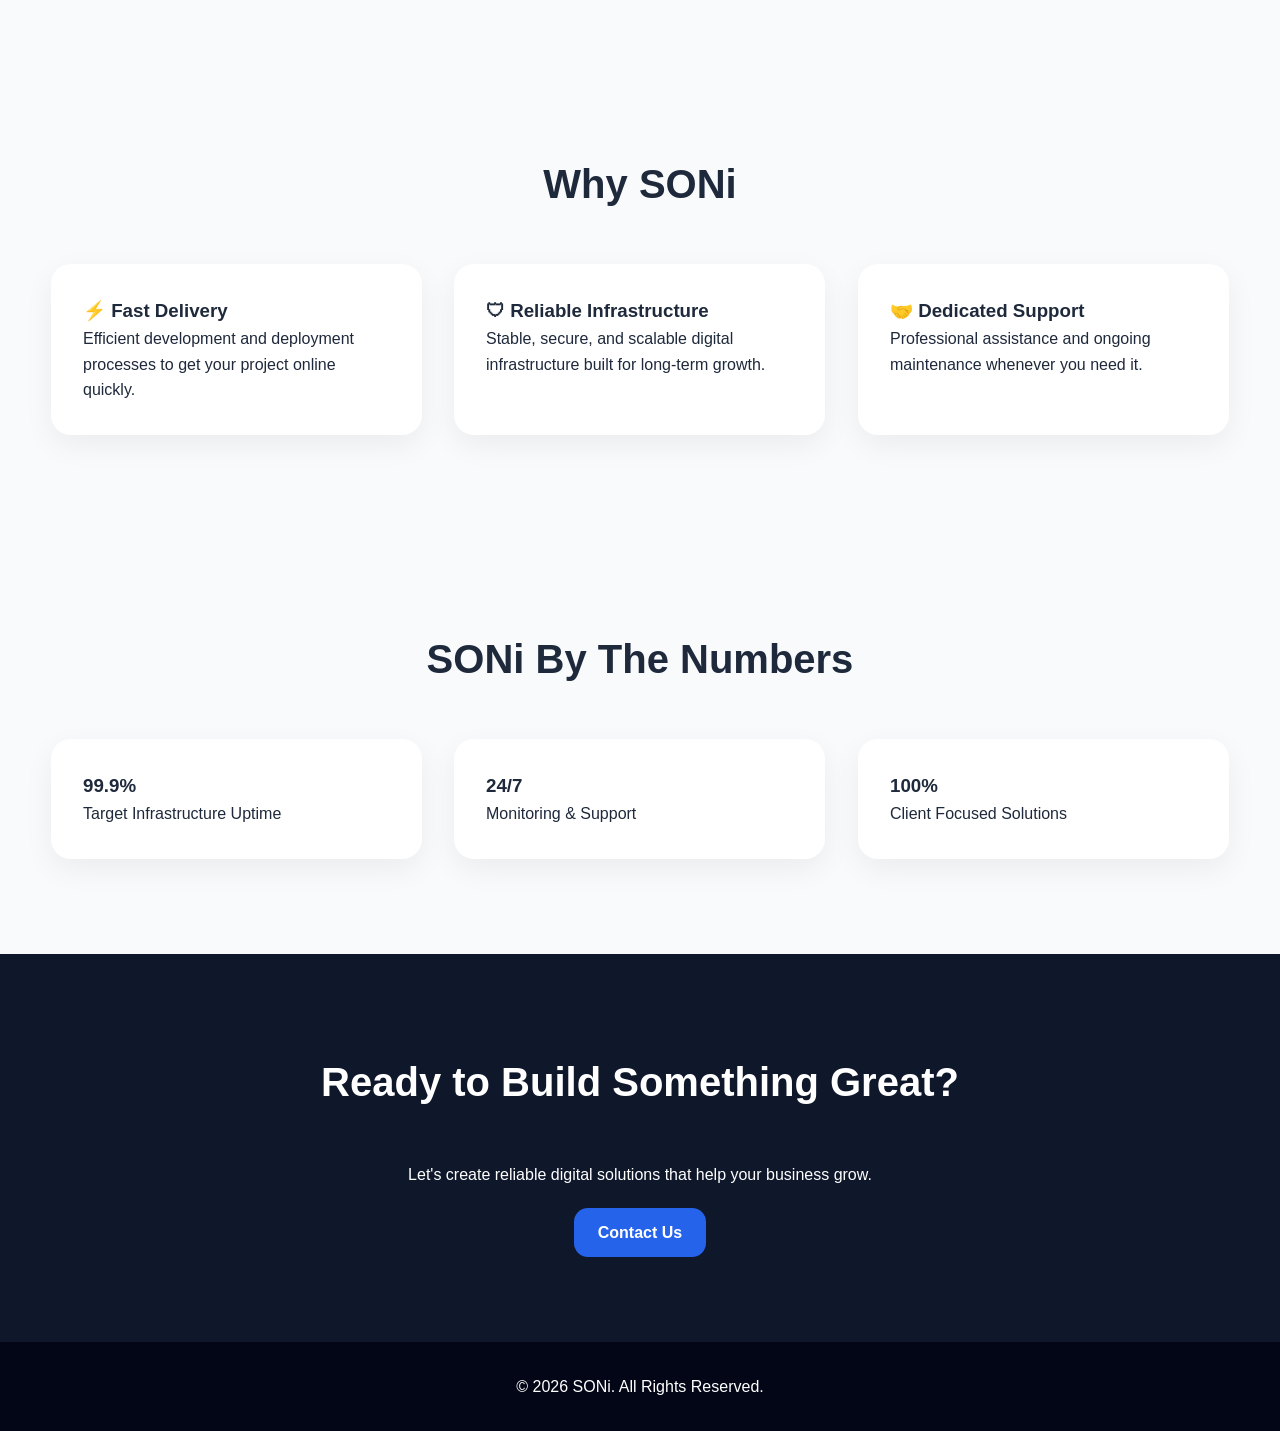
==== commit c27204bd: "contact details" ====
--- a/index.html
+++ b/index.html
@@ -23,7 +23,7 @@
                 <a href="#services" class="nav-link">Services</a>
                 <a href="projects.html" class="nav-link">Projects</a>
                 <a href="about.html" class="nav-link">About</a>
-                <a href="tel:+919607736790" class="nav-link nav-cta">Call Now</a>
+                <a href="#" class="nav-link nav-cta" data-contact-popup>Contact Us</a>
             </nav>
         </div>
     </header>
@@ -39,7 +39,7 @@
                     </p>
                     <div class="hero-buttons">
                         <a href="#services" class="btn btn-primary">Explore Services</a>
-                        <a href="tel:+919607736790" class="btn btn-secondary">Call 9607736790</a>
+                        <a href="#" class="btn btn-secondary" data-contact-popup>Contact Us</a>
                     </div>
                 </div>
 
@@ -140,7 +140,7 @@
     <div class="container">
         <h2>Ready to Build Something Great?</h2>
         <p>Let's create reliable digital solutions that help your business grow.</p>
-        <a href="tel:+919607736790" class="btn btn-primary">Call 9607736790</a>
+        <a href="#" class="btn btn-primary" data-contact-popup>Contact Us</a>
     </div>
 </section>
     </main>
@@ -152,5 +152,54 @@
     </footer>
 
     <script src="script.js" defer></script>
+
+    <div id="contactPopup" class="contact-popup-overlay" hidden style="display:none; position:fixed; inset:0; z-index:9999; align-items:center; justify-content:center; background:rgba(0,0,0,0.5);">
+      <div class="contact-popup" style="background:#fff; padding:24px; border-radius:12px; max-width:400px; width:90%; position:relative;">
+        <button type="button" class="contact-popup-close" id="contactPopupClose" aria-label="Close">&times;</button>
+        <h2>Contact SONi</h2>
+        <a class="contact-tile" href="tel:+919607736790">
+          <span class="contact-icon">📞</span>
+          <div>
+            <strong>Phone</strong>
+            <span>+91 96077 36790</span>
+          </div>
+        </a>
+
+        <a class="contact-tile" href="mailto:contact@soni.example">
+          <span class="contact-icon">📧</span>
+          <div>
+            <strong>Email</strong>
+            <span>contact@soni.example</span>
+          </div>
+        </a>
+      </div>
+    </div>
+    <script>
+window.addEventListener('DOMContentLoaded', function () {
+  const popup = document.getElementById('contactPopup');
+  const closeBtn = document.getElementById('contactPopupClose');
+  const triggers = document.querySelectorAll('[data-contact-popup]');
+
+  triggers.forEach(function (trigger) {
+    trigger.addEventListener('click', function (e) {
+      e.preventDefault();
+      popup.hidden = false;
+      popup.style.display = 'flex';
+    });
+  });
+
+  closeBtn.addEventListener('click', function () {
+    popup.hidden = true;
+    popup.style.display = 'none';
+  });
+
+  popup.addEventListener('click', function (e) {
+    if (e.target === popup) {
+      popup.hidden = true;
+      popup.style.display = 'none';
+    }
+  });
+});
+    </script>
 </body>
 </html>
--- a/style.css
+++ b/style.css
@@ -284,6 +284,122 @@
     }
 }
 
+/* CONTACT POPUP */
+.contact-popup-overlay {
+    position: fixed;
+    inset: 0;
+    display: flex;
+    align-items: center;
+    justify-content: center;
+    background: rgba(15, 23, 42, 0.55);
+    backdrop-filter: blur(6px);
+    -webkit-backdrop-filter: blur(6px);
+    z-index: 9999;
+}
+
+.contact-popup-overlay[hidden] {
+    display: none !important;
+}
+
+.contact-popup {
+    background: #fff;
+    width: min(520px, 92%);
+    padding: 2.5rem;
+    border-radius: 20px;
+    box-shadow: 0 20px 50px rgba(0, 0, 0, 0.2);
+    text-align: center;
+    position: relative;
+    border: 1px solid rgba(37, 99, 235, 0.08);
+}
+
+.contact-popup h2 {
+    margin-bottom: 1rem;
+    font-size: 1.8rem;
+    color: var(--secondary);
+}
+
+.contact-popup p {
+    margin: 0.75rem 0;
+}
+
+.contact-popup a {
+    color: var(--primary);
+    text-decoration: none;
+}
+
+.contact-tile {
+    display: flex;
+    align-items: center;
+    justify-content: flex-start;
+    gap: 1rem;
+    width: 100%;
+    margin-top: 1rem;
+    padding: 1rem 1.2rem;
+    background: linear-gradient(135deg, #ffffff, #f8fbff);
+    border: 1px solid rgba(37, 99, 235, 0.12);
+    border-radius: 16px;
+    text-decoration: none;
+    color: var(--text);
+    transition: transform 0.3s ease, box-shadow 0.3s ease, border-color 0.3s ease, background-color 0.3s ease;
+    box-shadow: 0 4px 12px rgba(15, 23, 42, 0.05);
+}
+
+.contact-tile:hover {
+    transform: translateY(-6px);
+    background: #ffffff;
+    border-color: rgba(37, 99, 235, 0.35);
+    box-shadow: 0 16px 36px rgba(37, 99, 235, 0.18);
+}
+
+.contact-icon {
+    font-size: 1.6rem;
+    flex-shrink: 0;
+    width: 48px;
+    height: 48px;
+    display: flex;
+    align-items: center;
+    justify-content: center;
+    background: rgba(37, 99, 235, 0.08);
+    border-radius: 12px;
+}
+
+.contact-tile > div {
+    display: flex;
+    flex-direction: column;
+    align-items: flex-start;
+    flex: 1;
+    min-width: 0;
+}
+
+.contact-tile strong {
+    display: block;
+    margin-bottom: 0.3rem;
+    color: var(--secondary);
+    font-size: 1rem;
+}
+
+.contact-tile span {
+    color: var(--text);
+    white-space: nowrap;
+    overflow: hidden;
+    text-overflow: ellipsis;
+}
+
+.contact-popup-close {
+    position: absolute;
+    top: 12px;
+    right: 16px;
+    background: none;
+    border: none;
+    font-size: 1.8rem;
+    cursor: pointer;
+    color: var(--text);
+}
+
+.contact-popup-close:hover {
+    color: var(--primary);
+}
+
 /* MOBILE */
 @media (max-width: 900px) {
     .hero-content {
@@ -338,4 +454,12 @@
         width: 100%;
         text-align: center;
     }
+
+    .contact-popup {
+        padding: 1.5rem;
+        width: 94%;
+    }
+    .contact-tile {
+        padding: 0.9rem 1rem;
+    }
 }
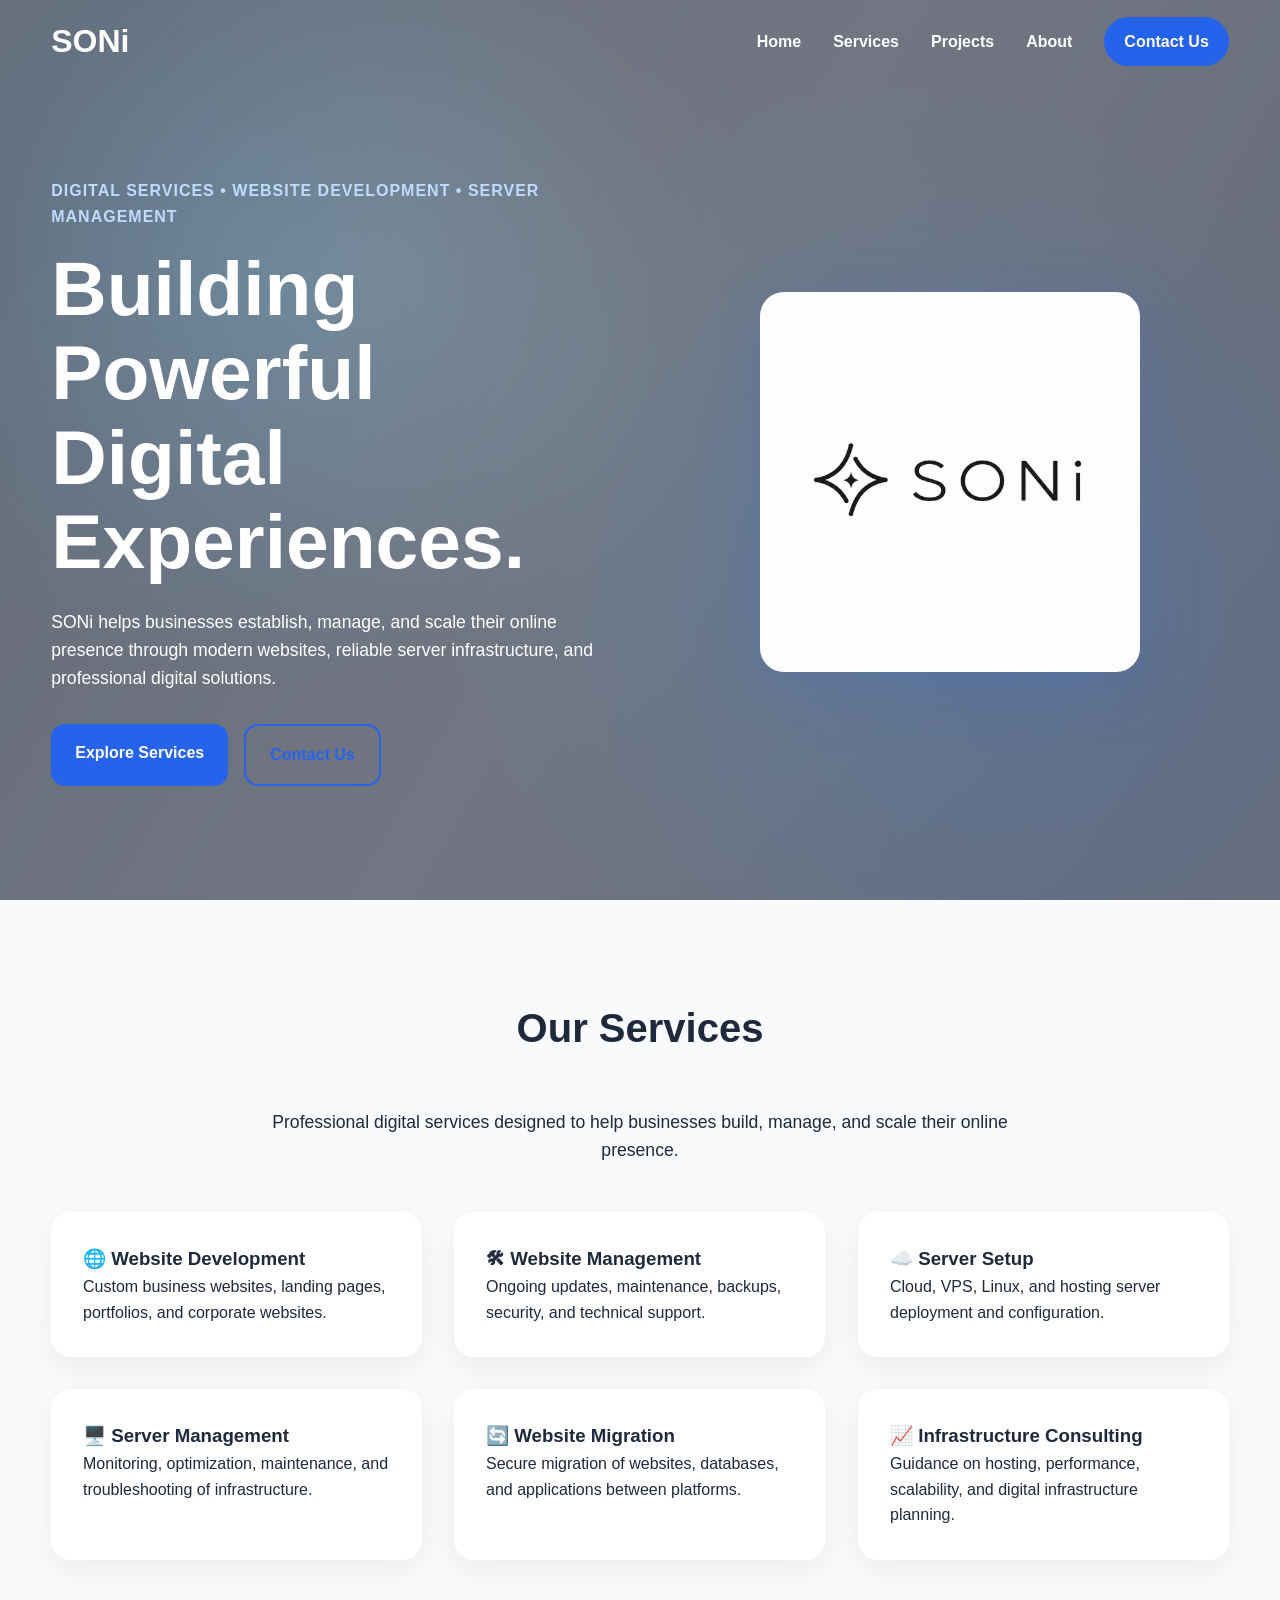
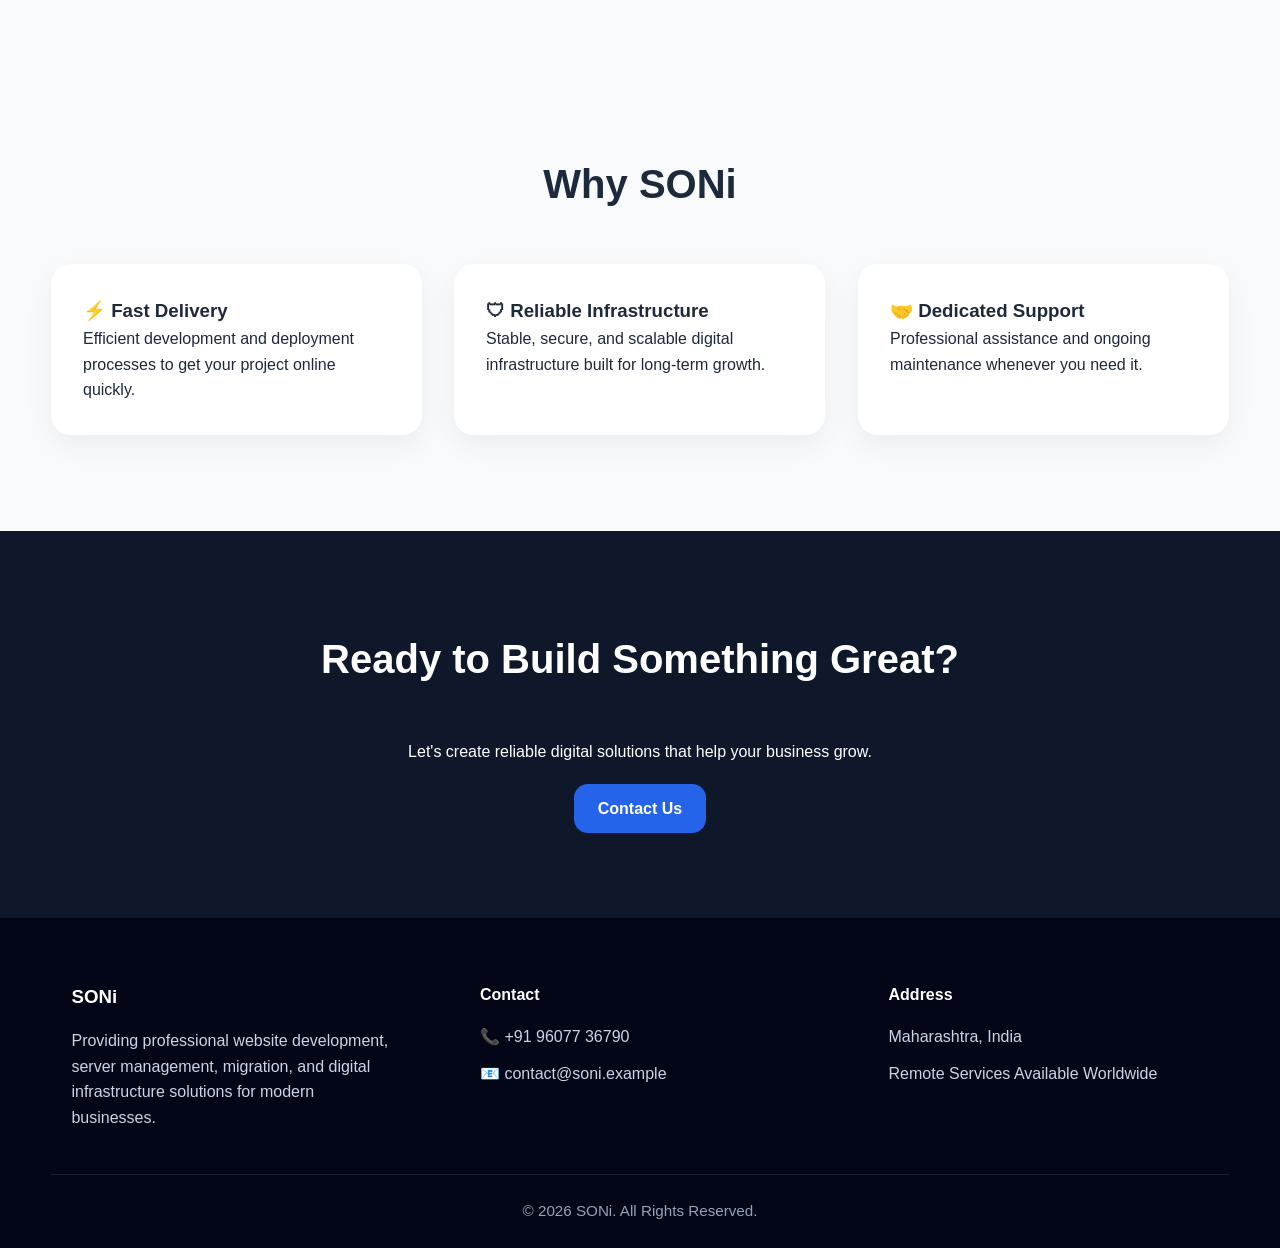
==== commit dcd06957: "dynamic updates" ====
--- a/index.html
+++ b/index.html
@@ -113,29 +113,6 @@
     </div>
 </section>
 
-<section class="services-preview">
-    <div class="container">
-        <h2>SONi By The Numbers</h2>
-
-        <div class="service-grid">
-            <article class="service-card">
-                <h3>99.9%</h3>
-                <p>Target Infrastructure Uptime</p>
-            </article>
-
-            <article class="service-card">
-                <h3>24/7</h3>
-                <p>Monitoring & Support</p>
-            </article>
-
-            <article class="service-card">
-                <h3>100%</h3>
-                <p>Client Focused Solutions</p>
-            </article>
-        </div>
-    </div>
-</section>
-
 <section class="cta-section">
     <div class="container">
         <h2>Ready to Build Something Great?</h2>
@@ -146,9 +123,30 @@
     </main>
 
     <footer class="footer">
-        <div class="container">
-            <p>© 2026 SONi. All Rights Reserved.</p>
+      <div class="container">
+        <div class="footer-grid">
+          <div class="footer-column">
+            <h3>SONi</h3>
+            <p>Providing professional website development, server management, migration, and digital infrastructure solutions for modern businesses.</p>
+          </div>
+
+          <div class="footer-column">
+            <h4>Contact</h4>
+            <p>📞 +91 96077 36790</p>
+            <p>📧 contact@soni.example</p>
+          </div>
+
+          <div class="footer-column">
+            <h4>Address</h4>
+            <p>Maharashtra, India</p>
+            <p>Remote Services Available Worldwide</p>
+          </div>
+
         </div>
+
+        <hr class="footer-divider">
+        <p class="footer-copy">© 2026 SONi. All Rights Reserved.</p>
+      </div>
     </footer>
 
     <script src="script.js" defer></script>
--- a/style.css
+++ b/style.css
@@ -55,6 +55,15 @@
     box-shadow: 0 8px 24px rgba(0, 0, 0, 0.08);
 }
 
+.navbar.scrolled .logo,
+.navbar.scrolled .nav-link {
+    color: var(--text);
+}
+
+.navbar.scrolled .nav-toggle span {
+    background: var(--secondary);
+}
+
 .nav-container {
     display: flex;
     justify-content: space-between;
@@ -65,7 +74,7 @@
     text-decoration: none;
     font-size: 2rem;
     font-weight: 800;
-    color: var(--secondary);
+    color: #ffffff;
 }
 
 .nav-menu {
@@ -76,7 +85,7 @@
 
 .nav-link {
     text-decoration: none;
-    color: var(--text);
+    color: #ffffff;
     font-weight: 600;
     transition: 0.3s;
     position: relative;
@@ -124,7 +133,7 @@
 .nav-toggle span {
     width: 25px;
     height: 3px;
-    background: var(--secondary);
+    background: #ffffff;
 }
 
 /* HERO */
@@ -132,8 +141,73 @@
     min-height: 100vh;
     display: flex;
     align-items: center;
-    background: linear-gradient(135deg, #f8fafc, #dbeafe);
+    background:
+        radial-gradient(circle at 20% 30%, rgba(56, 189, 248, 0.18), transparent 35%),
+        radial-gradient(circle at 80% 70%, rgba(37, 99, 235, 0.15), transparent 40%),
+        linear-gradient(rgba(15, 23, 42, 0.62), rgba(15, 23, 42, 0.62)),
+        url('assets/Images/server1.png') center/cover no-repeat;
+    background-attachment: fixed;
     padding: 8rem 0 4rem;
+}
+
+.hero::before {
+    content: "";
+    position: absolute;
+    inset: 0;
+    background:
+        radial-gradient(circle at 30% 30%, rgba(255,255,255,0.10), transparent 35%),
+        radial-gradient(circle at 70% 60%, rgba(56,189,248,0.10), transparent 45%);
+    animation: heroGlow 8s ease-in-out infinite alternate;
+    pointer-events: none;
+}
+
+.hero::after {
+    content: "";
+    position: absolute;
+    inset: -20%;
+    background: linear-gradient(120deg, transparent 20%, rgba(255,255,255,0.06) 50%, transparent 80%);
+    animation: heroSweep 12s linear infinite;
+    pointer-events: none;
+}
+
+.hero {
+    position: relative;
+    overflow: hidden;
+}
+
+.hero-content {
+    position: relative;
+    z-index: 1;
+}
+
+@keyframes heroGlow {
+    from {
+        transform: translate(-3%, -2%) scale(1);
+        opacity: 0.35;
+    }
+    to {
+        transform: translate(3%, 2%) scale(1.08);
+        opacity: 0.6;
+    }
+}
+
+@keyframes heroSweep {
+    from {
+        transform: translateX(-35%) rotate(8deg);
+    }
+    to {
+        transform: translateX(35%) rotate(8deg);
+    }
+}
+
+.hero,
+.hero h1,
+.hero .hero-description {
+    color: #ffffff;
+}
+
+.hero .hero-tag {
+    color: #bfdbfe;
 }
 
 .hero-content {
@@ -251,9 +325,56 @@
 
 .footer {
     background: #020617;
-    color: white;
+    color: #e2e8f0;
+    padding: 4rem 0 1.5rem;
+    text-align: left;
+}
+
+.footer-grid {
+    display: grid;
+    grid-template-columns: repeat(3, minmax(0, 1fr));
+    gap: 3rem;
+    align-items: start;
+    justify-items: center;
+    margin-bottom: 2rem;
+}
+
+.footer-column {
+    width: 100%;
+    max-width: 320px;
+}
+
+.footer-column h3,
+.footer-column h4 {
+    color: #ffffff;
+    margin-bottom: 1rem;
+}
+
+.footer-column p {
+    margin-bottom: 0.75rem;
+    color: #cbd5e1;
+}
+
+.footer-column a {
+    color: #cbd5e1;
+    text-decoration: none;
+    transition: color 0.25s ease;
+}
+
+.footer-column a:hover {
+    color: #60a5fa;
+}
+
+.footer-divider {
+    border: 0;
+    border-top: 1px solid rgba(255,255,255,0.1);
+    margin: 1rem 0 1.5rem;
+}
+
+.footer-copy {
     text-align: center;
-    padding: 2rem;
+    color: #94a3b8;
+    font-size: 0.95rem;
 }
 
 /* ANIMATIONS */
@@ -462,4 +583,12 @@
     .contact-tile {
         padding: 0.9rem 1rem;
     }
+    .footer {
+        text-align: center;
+    }
+
+    .footer-grid {
+        grid-template-columns: 1fr;
+        justify-items: center;
+    }
 }
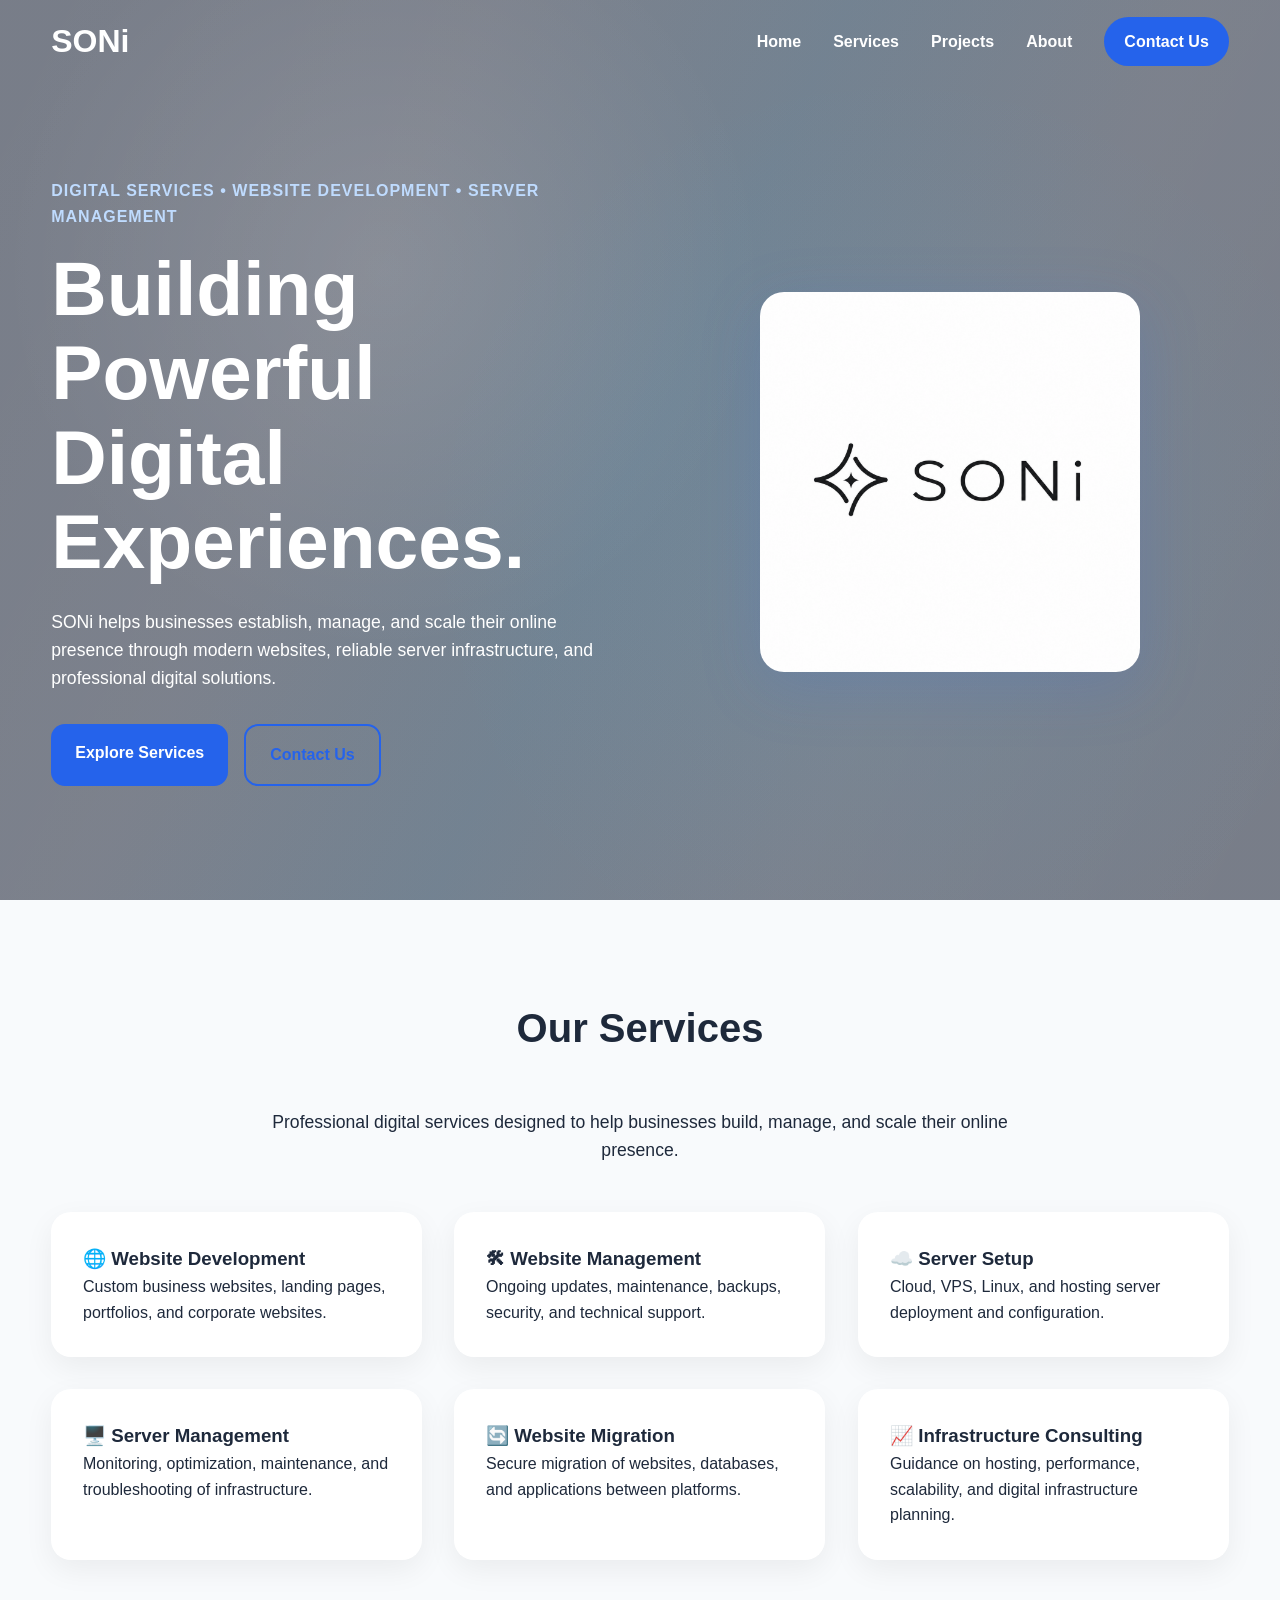
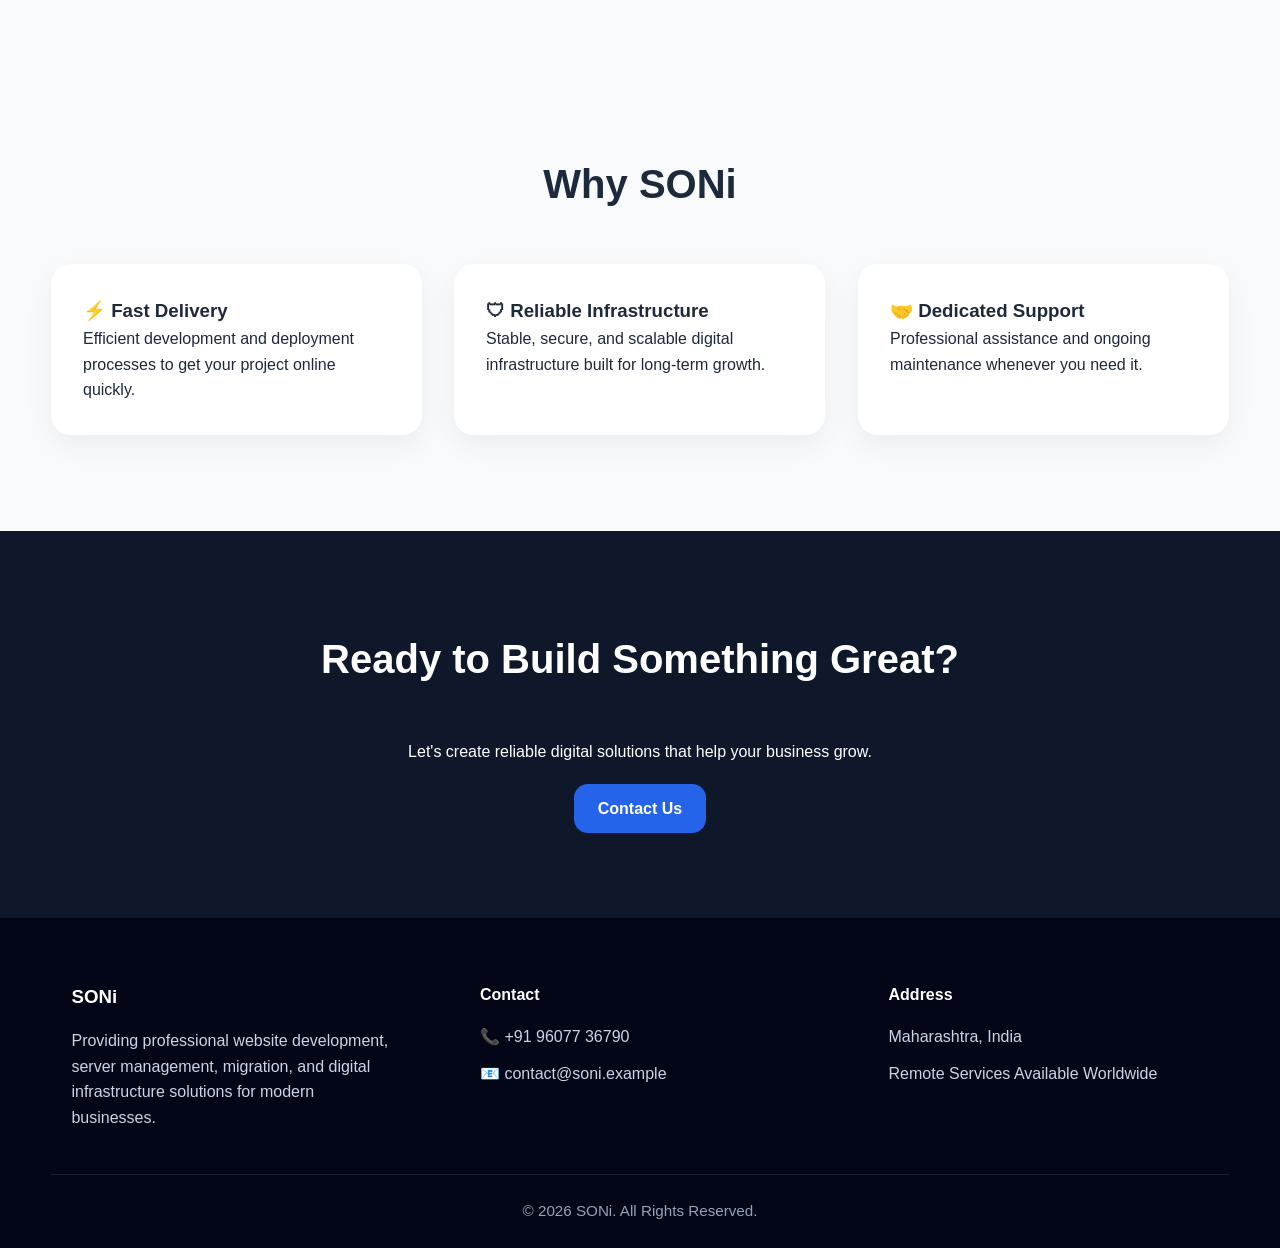
==== commit 6f062b94: "update about us page" ====
--- a/index.html
+++ b/index.html
@@ -174,6 +174,10 @@
     </div>
     <script>
 window.addEventListener('DOMContentLoaded', function () {
+  if ('scrollRestoration' in history) {
+    history.scrollRestoration = 'manual';
+  }
+  window.scrollTo(0, 0);
   const popup = document.getElementById('contactPopup');
   const closeBtn = document.getElementById('contactPopupClose');
   const triggers = document.querySelectorAll('[data-contact-popup]');
@@ -197,6 +201,9 @@
       popup.style.display = 'none';
     }
   });
+  window.addEventListener('pageshow', function () {
+    window.scrollTo(0, 0);
+  });
 });
     </script>
 </body>
--- a/style.css
+++ b/style.css
@@ -141,12 +141,12 @@
     min-height: 100vh;
     display: flex;
     align-items: center;
-    background:
-        radial-gradient(circle at 20% 30%, rgba(56, 189, 248, 0.18), transparent 35%),
-        radial-gradient(circle at 80% 70%, rgba(37, 99, 235, 0.15), transparent 40%),
-        linear-gradient(rgba(15, 23, 42, 0.62), rgba(15, 23, 42, 0.62)),
-        url('assets/Images/server1.png') center/cover no-repeat;
-    background-attachment: fixed;
+    background-image:
+        linear-gradient(rgba(15, 23, 42, 0.55), rgba(15, 23, 42, 0.55)),
+        url('/assets/Images/server1.png');
+    background-position: center;
+    background-repeat: no-repeat;
+    background-size: cover;
     padding: 8rem 0 4rem;
 }
 
@@ -157,17 +157,24 @@
     background:
         radial-gradient(circle at 30% 30%, rgba(255,255,255,0.10), transparent 35%),
         radial-gradient(circle at 70% 60%, rgba(56,189,248,0.10), transparent 45%);
-    animation: heroGlow 8s ease-in-out infinite alternate;
+    animation: heroGlow 12s ease-in-out infinite alternate;
     pointer-events: none;
+    z-index: 0;
 }
 
 .hero::after {
     content: "";
     position: absolute;
     inset: -20%;
-    background: linear-gradient(120deg, transparent 20%, rgba(255,255,255,0.06) 50%, transparent 80%);
-    animation: heroSweep 12s linear infinite;
+    background: linear-gradient(115deg,
+        transparent 15%,
+        rgba(255,255,255,0.03) 35%,
+        rgba(56,189,248,0.08) 50%,
+        rgba(255,255,255,0.03) 65%,
+        transparent 85%);
+    animation: heroSweep 18s ease-in-out infinite alternate;
     pointer-events: none;
+    z-index: 0;
 }
 
 .hero {
@@ -192,11 +199,17 @@
 }
 
 @keyframes heroSweep {
-    from {
-        transform: translateX(-35%) rotate(8deg);
-    }
-    to {
-        transform: translateX(35%) rotate(8deg);
+    0% {
+        transform: translateX(-45%) rotate(6deg) scale(1);
+        opacity: 0.25;
+    }
+    50% {
+        transform: translateX(0%) rotate(8deg) scale(1.05);
+        opacity: 0.5;
+    }
+    100% {
+        transform: translateX(45%) rotate(6deg) scale(1);
+        opacity: 0.25;
     }
 }
 
